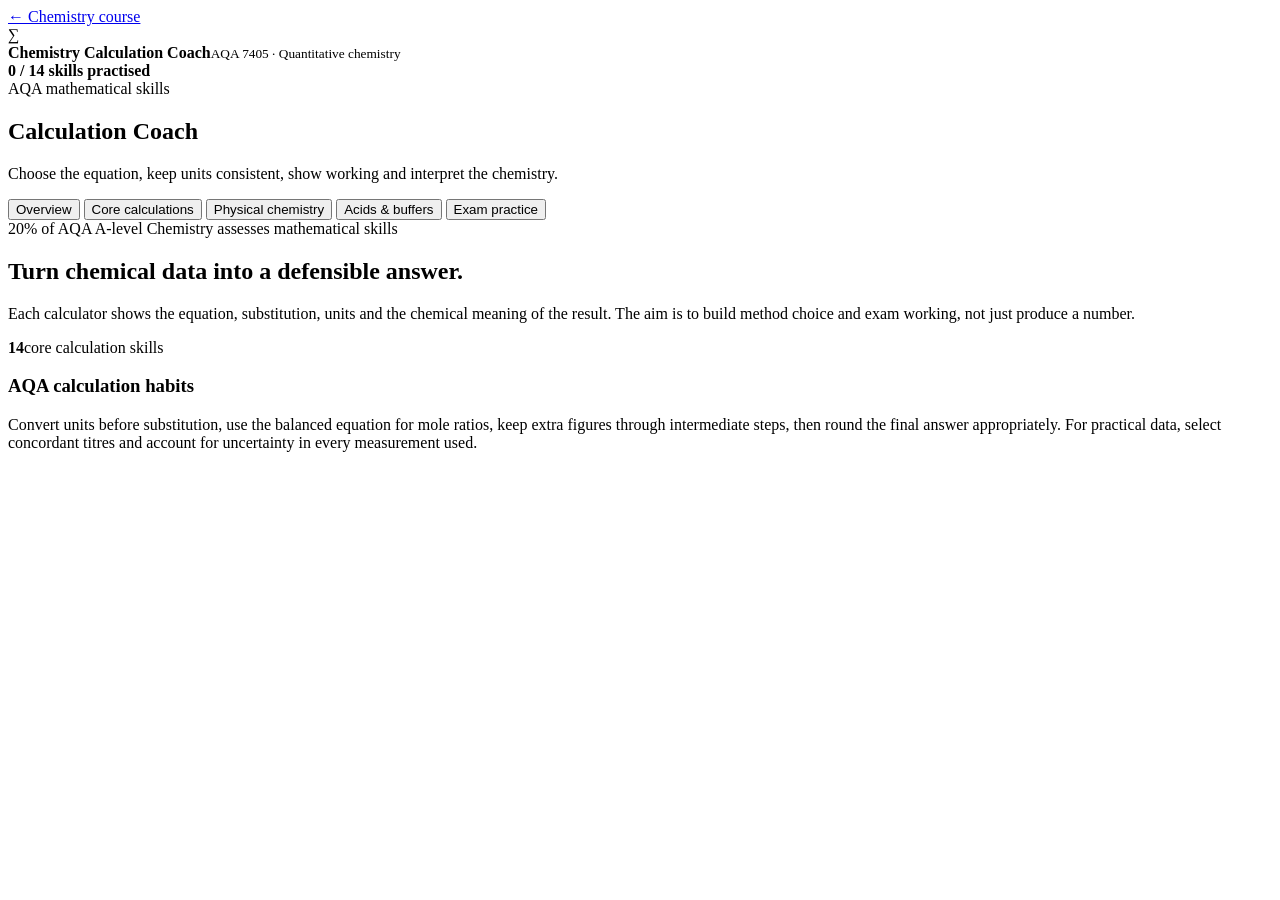
==== subjects/chemistry-calculation-coach.html @ 59ae4008 "Phase 13: add Chemistry Calculation Coach shell" ====
<!doctype html>
<html lang="en">
<head>
  <meta charset="utf-8">
  <meta name="viewport" content="width=device-width,initial-scale=1">
  <meta name="theme-color" content="#173354">
  <title>AQA A-Level Chemistry Calculation Coach</title>
  <meta name="description" content="AQA Chemistry 7405 calculation coach for moles, solutions, gases, stoichiometry, titrations, uncertainty, energetics, rates, equilibria, acids, buffers and electrochemical cells.">
  <link rel="stylesheet" href="chemistry-calculation-coach.css">
</head>
<body>
<header class="coach-topbar">
  <a href="../index.html?subject=chemistry" class="back-link">← Chemistry course</a>
  <div class="brand"><span>∑</span><div><strong>Chemistry Calculation Coach</strong><small>AQA 7405 · Quantitative chemistry</small></div></div>
  <div class="skill-meter"><strong id="skillText">0 / 14 skills practised</strong><div class="meter"><i id="skillBar"></i></div></div>
</header>
<main class="coach-shell">
  <aside class="coach-nav" aria-label="Calculation Coach sections">
    <div class="nav-intro"><span class="eyebrow">AQA mathematical skills</span><h1>Calculation Coach</h1><p>Choose the equation, keep units consistent, show working and interpret the chemistry.</p></div>
    <button class="nav-btn active" data-view="overview">Overview</button>
    <button class="nav-btn" data-view="core">Core calculations</button>
    <button class="nav-btn" data-view="physical">Physical chemistry</button>
    <button class="nav-btn" data-view="acidbase">Acids & buffers</button>
    <button class="nav-btn" data-view="practice">Exam practice</button>
  </aside>
  <section class="coach-main">
    <section class="view active" id="overviewView">
      <div class="hero"><div><span class="eyebrow">20% of AQA A-level Chemistry assesses mathematical skills</span><h2>Turn chemical data into a defensible answer.</h2><p>Each calculator shows the equation, substitution, units and the chemical meaning of the result. The aim is to build method choice and exam working, not just produce a number.</p></div><div class="hero-stat"><strong>14</strong><span>core calculation skills</span></div></div>
      <div class="skill-grid" id="skillGrid"></div>
      <article class="exam-note"><h3>AQA calculation habits</h3><p>Convert units before substitution, use the balanced equation for mole ratios, keep extra figures through intermediate steps, then round the final answer appropriately. For practical data, select concordant titres and account for uncertainty in every measurement used.</p></article>
    </section>
    <section class="view" id="coreView" hidden>
      <div class="section-head"><span class="eyebrow">Amount of substance + practical maths</span><h2>Core Chemistry calculations</h2><p>Moles, particles, solutions, gases, stoichiometry, empirical formulae, yields, titrations and uncertainty.</p></div>
      <div class="calculator-grid" id="coreGrid"></div>
    </section>
    <section class="view" id="physicalView" hidden>
      <div class="section-head"><span class="eyebrow">A-level physical chemistry</span><h2>Energetics, rates, equilibria and cells</h2><p>Calorimetry, Hess cycles, Gibbs energy, rate constants, Kc/Kp and electrode potentials with sign and unit guidance.</p></div>
      <div class="calculator-grid" id="physicalGrid"></div>
    </section>
    <section class="view" id="acidbaseView" hidden>
      <div class="section-head"><span class="eyebrow">3.1.12 Acids and bases</span><h2>pH, Ka, pKa and buffers</h2><p>Move between hydrogen-ion concentration and pH, calculate strong/weak acid or base values and solve acidic-buffer problems.</p></div>
      <div class="calculator-grid" id="acidGrid"></div>
    </section>
    <section class="view" id="practiceView" hidden>
      <div class="section-head"><span class="eyebrow">AQA-style calculation practice</span><h2>Calculation challenge</h2><p>Short questions that test equation choice, conversions, chemistry interpretation and final-answer discipline.</p></div>
      <div id="practiceCard" class="practice-card"></div>
    </section>
  </section>
</main>
<div class="toast" id="toast" role="status" aria-live="polite"></div>
<script src="chemistry-calculation-coach.js"></script>
</body>
</html>
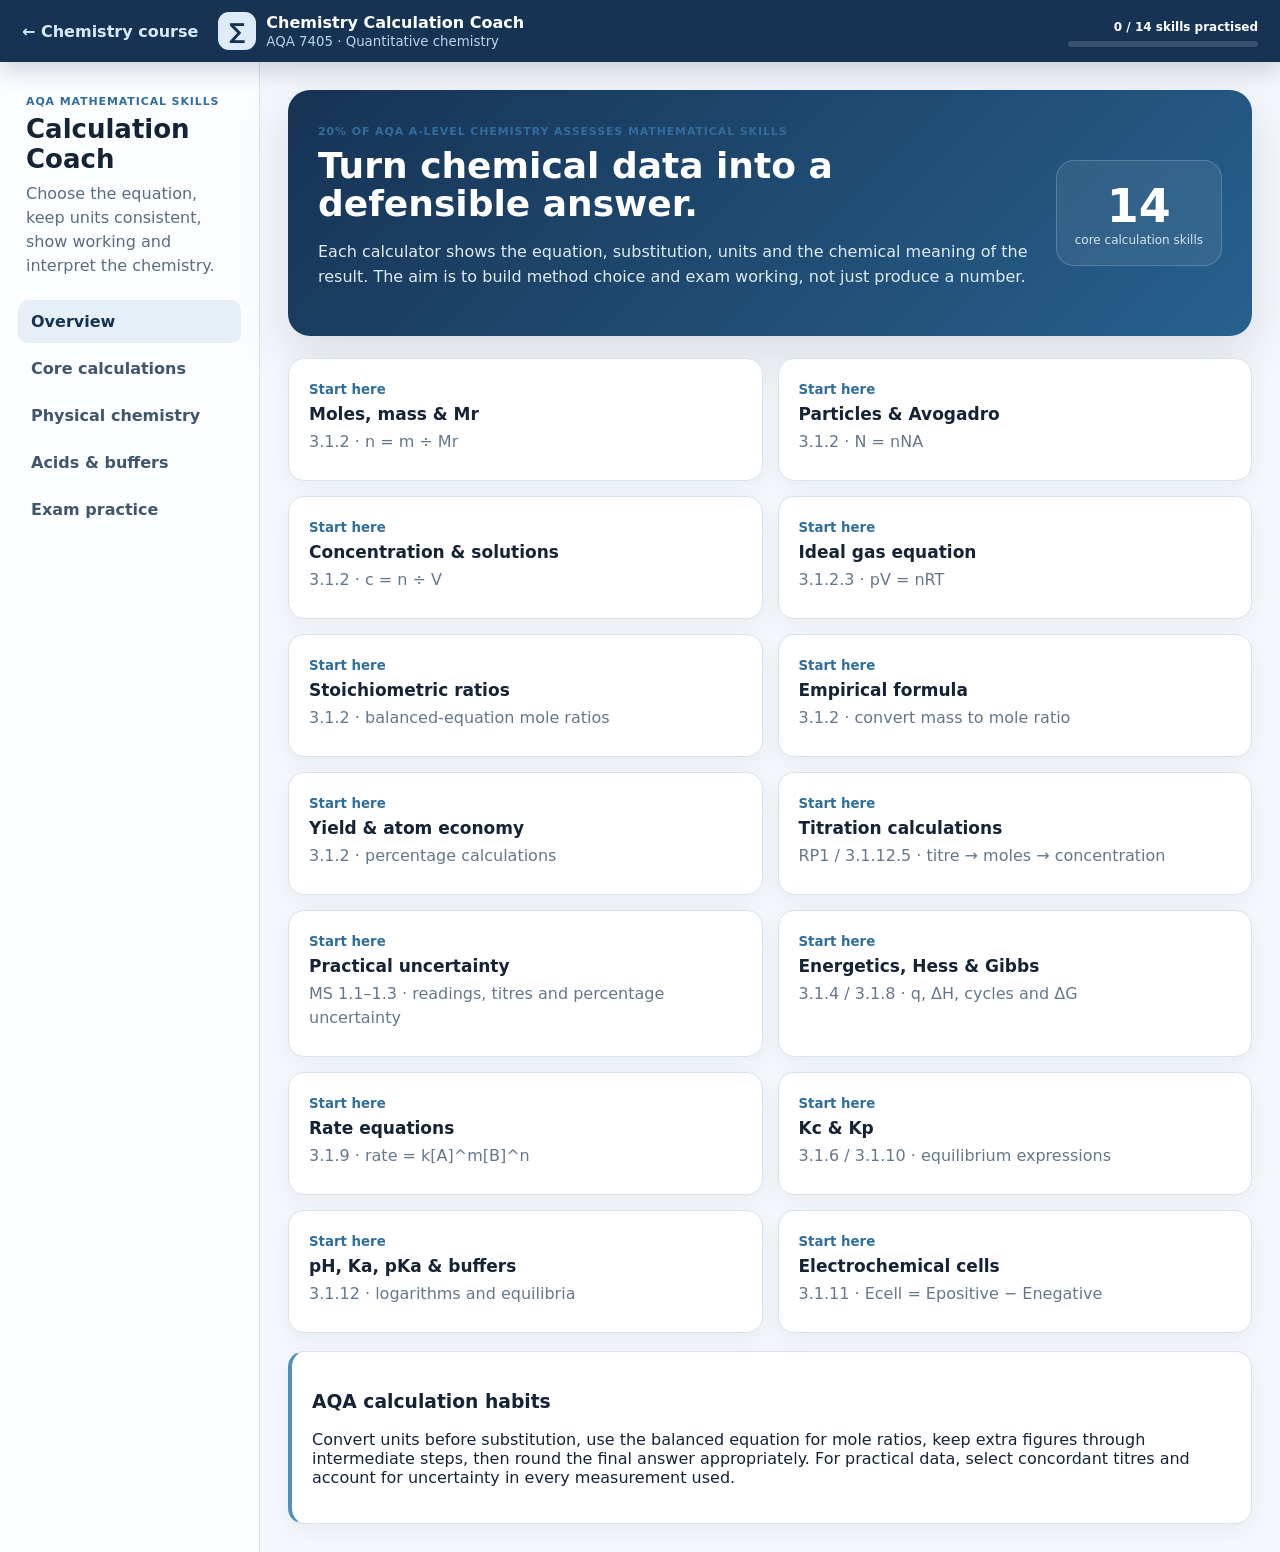
==== commit 2501995a: "Phase 13: load isolated energetics calculator" ====
--- a/subjects/chemistry-calculation-coach.html
+++ b/subjects/chemistry-calculation-coach.html
@@ -49,5 +49,6 @@
 </main>
 <div class="toast" id="toast" role="status" aria-live="polite"></div>
 <script src="chemistry-calculation-coach.js"></script>
+<script src="chemistry-energetics-calculator.js"></script>
 </body>
 </html>
--- a/subjects/chemistry-calculation-coach.css
+++ b/subjects/chemistry-calculation-coach.css
@@ -0,0 +1 @@
+*{box-sizing:border-box}body{margin:0;font-family:Inter,ui-sans-serif,system-ui,-apple-system,BlinkMacSystemFont,"Segoe UI",sans-serif;background:#f4f7fb;color:#142335}button,select,input,textarea{font:inherit}.coach-topbar{position:sticky;top:0;z-index:20;display:grid;grid-template-columns:auto 1fr auto;gap:20px;align-items:center;padding:12px 22px;background:#173354;color:#fff;box-shadow:0 8px 24px #10243a30}.back-link{color:#d7e9fb;text-decoration:none;font-weight:700}.brand{display:flex;align-items:center;gap:10px}.brand>span{display:grid;place-items:center;width:38px;height:38px;border-radius:11px;background:#ddebfa;color:#173354;font-size:22px;font-weight:900}.brand strong,.brand small{display:block}.brand small{color:#bdd2e7;margin-top:2px}.skill-meter{min-width:190px;text-align:right}.skill-meter strong{font-size:12px}.meter{height:6px;margin-top:6px;border-radius:99px;background:#ffffff26;overflow:hidden}.meter i{display:block;height:100%;width:0;background:#ddebfa;transition:.25s}.coach-shell{display:grid;grid-template-columns:260px minmax(0,1fr);min-height:calc(100vh - 64px)}.coach-nav{padding:24px 18px;border-right:1px solid #d5e0ec;background:#fbfdff}.nav-intro{padding:4px 8px 20px}.nav-intro h1{margin:5px 0 8px;font-size:26px}.nav-intro p{margin:0;color:#5a6d81;line-height:1.5}.eyebrow{display:inline-block;color:#316d9e;font-size:11px;font-weight:900;letter-spacing:.08em;text-transform:uppercase}.nav-btn{width:100%;border:0;background:transparent;text-align:left;padding:12px 13px;border-radius:10px;color:#40566d;font-weight:750;cursor:pointer;margin:2px 0}.nav-btn:hover,.nav-btn.active{background:#e7f0f8;color:#173354}.coach-main{padding:28px;max-width:1260px;width:100%;margin:0 auto}.view[hidden]{display:none}.hero{display:grid;grid-template-columns:1fr auto;gap:24px;align-items:center;background:linear-gradient(135deg,#173354,#27618e);color:#fff;padding:30px;border-radius:22px;box-shadow:0 18px 50px #10243a20}.hero h2{font-size:36px;line-height:1.05;margin:8px 0 12px}.hero p{max-width:780px;color:#dfebf5;line-height:1.6}.hero-stat{display:grid;place-items:center;min-width:150px;padding:18px;border:1px solid #ffffff30;border-radius:18px;background:#ffffff12}.hero-stat strong{font-size:46px}.hero-stat span{font-size:12px;color:#d6e5f2}.skill-grid,.calculator-grid{display:grid;grid-template-columns:repeat(2,minmax(0,1fr));gap:15px;margin-top:22px}.skill-card,.calc-card,.exam-note,.practice-card{background:#fff;border:1px solid #d8e2ec;border-radius:16px;padding:20px;box-shadow:0 8px 24px #18344f0d}.skill-card{cursor:pointer}.skill-card:hover{border-color:#79a9cc;transform:translateY(-1px)}.skill-card strong{display:block;margin:6px 0;font-size:17px}.skill-card p,.calc-card p{color:#64778b;line-height:1.5;margin:6px 0}.skill-card small{color:#2e6e9f;font-weight:800}.exam-note{margin-top:18px;border-left:4px solid #4f8fbe}.section-head{margin-bottom:20px}.section-head h2{font-size:31px;margin:6px 0}.section-head p{color:#64778b;max-width:860px}.calc-card h3{margin:4px 0 10px}.formula{display:inline-block;background:#eef4f9;color:#234e70;border-radius:8px;padding:7px 9px;font-family:ui-monospace,SFMono-Regular,Menlo,monospace;font-size:12px;margin-bottom:12px}.field-grid{display:grid;grid-template-columns:repeat(2,minmax(0,1fr));gap:10px}.field-grid.one{grid-template-columns:1fr}.field-grid.three{grid-template-columns:repeat(3,minmax(0,1fr))}label{display:grid;gap:6px;color:#445a70;font-size:13px;font-weight:750}input,select,textarea{width:100%;border:1px solid #cbd8e4;border-radius:9px;padding:10px 11px;background:#fff;color:#122337}textarea{resize:vertical}.calc-actions{display:flex;gap:8px;margin-top:12px;flex-wrap:wrap}.primary{border:0;border-radius:10px;padding:10px 14px;background:#2d6f9f;color:#fff;font-weight:850;cursor:pointer}.secondary{border:1px solid #bed0df;border-radius:10px;padding:9px 12px;background:#fff;color:#2c5878;font-weight:800;cursor:pointer}.result-card{margin-top:13px;padding:14px;border-radius:11px;background:#eef5fa;border:1px solid #ccdeeb;min-height:46px;line-height:1.5}.result-card strong{color:#174d72}.working{display:block;font-family:ui-monospace,SFMono-Regular,Menlo,monospace;font-size:12px;margin-top:6px;color:#576c80}.interpret{display:block;margin-top:7px;color:#355b78}.mini-grid{display:grid;grid-template-columns:repeat(2,minmax(0,1fr));gap:8px;margin-top:10px}.mini-grid button{padding:9px;border:1px solid #cfdbe6;border-radius:9px;background:#f8fbfe;color:#315a79;font-weight:800;cursor:pointer}.practice-card{max-width:820px}.practice-meta{display:flex;gap:8px;flex-wrap:wrap;margin-bottom:14px}.practice-meta span{padding:5px 8px;border-radius:99px;background:#edf4fa;color:#49657b;font-size:11px;font-weight:800}.practice-card h3{font-size:21px;line-height:1.35}.practice-options{display:grid;gap:8px;margin:14px 0}.practice-options button{padding:11px;border:1px solid #cfdae5;border-radius:10px;background:#fff;text-align:left;cursor:pointer}.practice-options button:hover{background:#f1f6fa}.practice-feedback{padding:13px;border-radius:10px;background:#f1f6fa;margin-top:12px}.toast{position:fixed;right:20px;bottom:20px;background:#173354;color:#fff;padding:10px 14px;border-radius:10px;opacity:0;transform:translateY(8px);transition:.2s;pointer-events:none}.toast.show{opacity:1;transform:none}@media(max-width:850px){.coach-topbar{grid-template-columns:1fr auto}.back-link{display:none}.skill-meter{min-width:140px}.coach-shell{grid-template-columns:1fr}.coach-nav{display:flex;overflow:auto;position:sticky;top:62px;z-index:15;padding:9px;background:#fbfdff;border-right:0;border-bottom:1px solid #d5e0ec}.nav-intro{display:none}.nav-btn{width:auto;white-space:nowrap}.coach-main{padding:17px}.hero{grid-template-columns:1fr}.hero h2{font-size:29px}.hero-stat{display:none}.skill-grid,.calculator-grid{grid-template-columns:1fr}}@media(max-width:620px){.field-grid,.field-grid.three,.mini-grid{grid-template-columns:1fr}}@media(max-width:520px){.brand small{display:none}.skill-meter{display:none}.coach-topbar{display:flex}.coach-main{padding:12px}.hero{padding:21px;border-radius:16px}}
